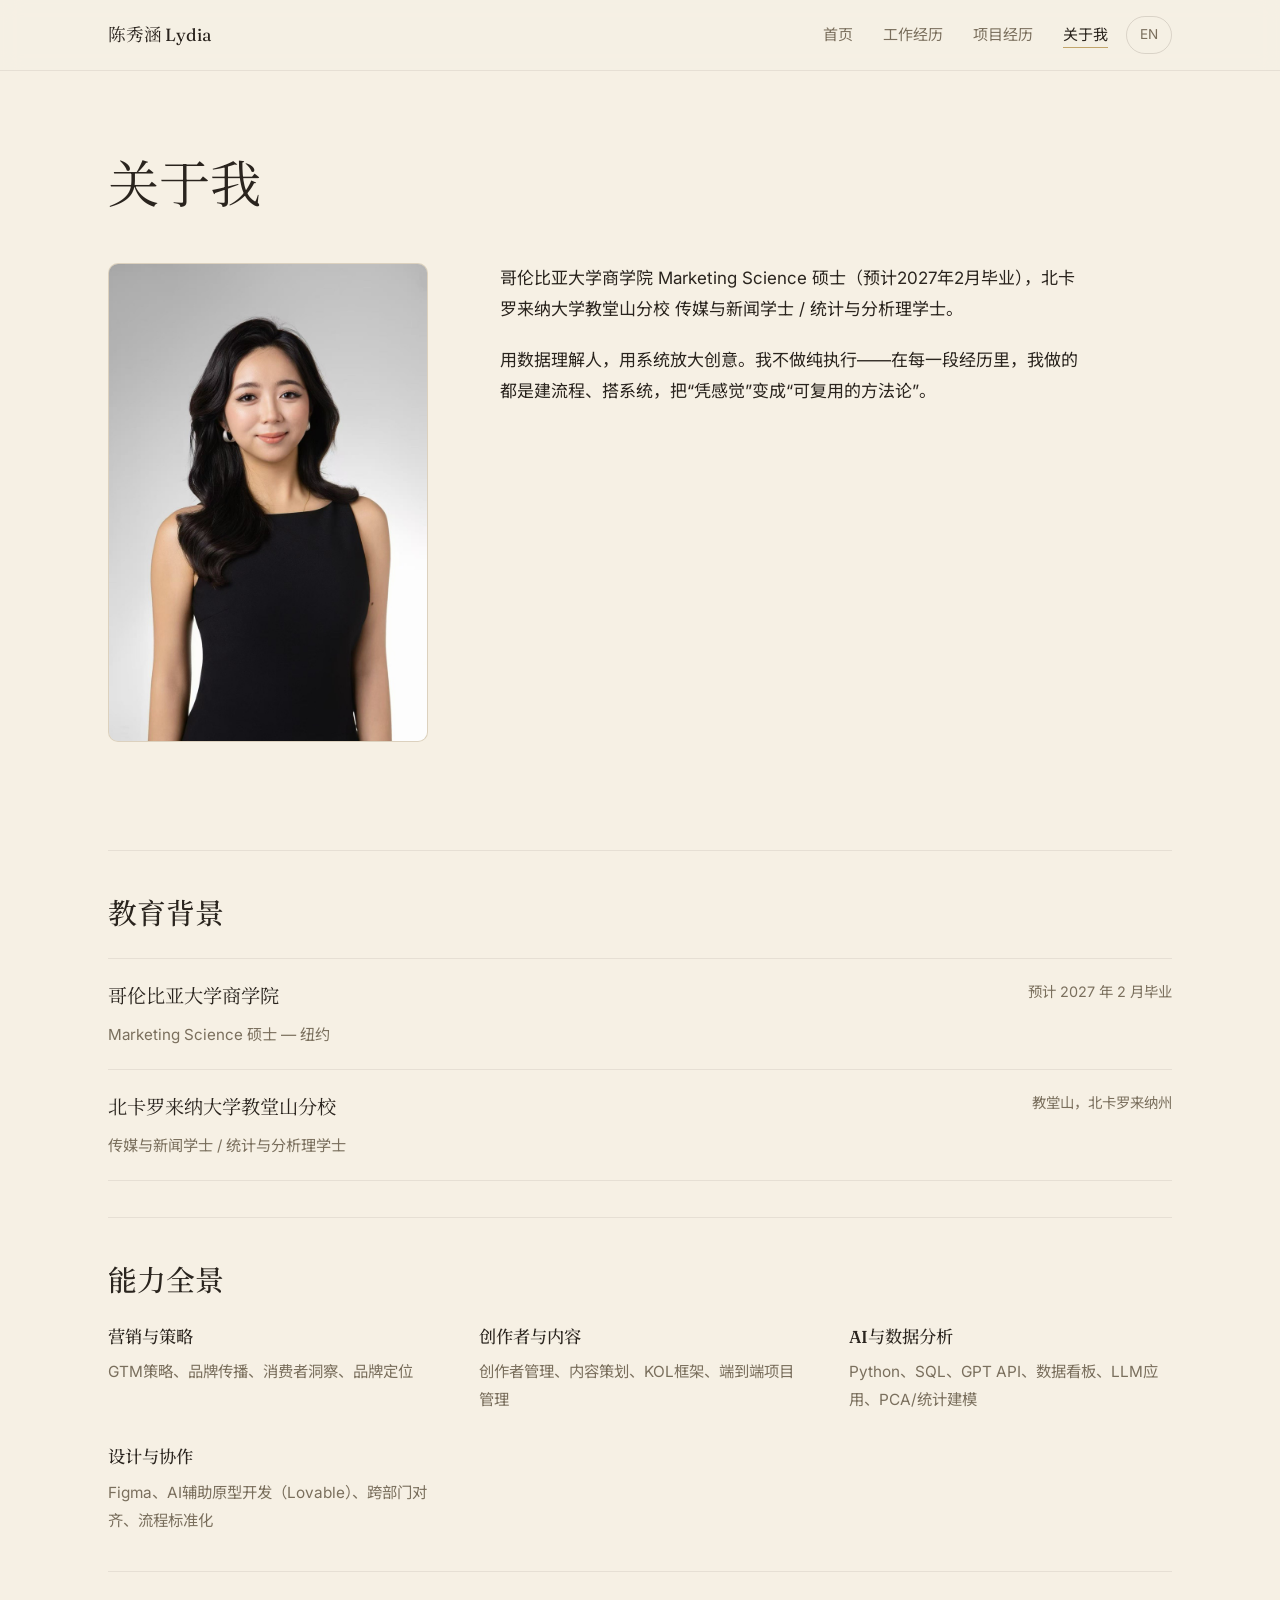
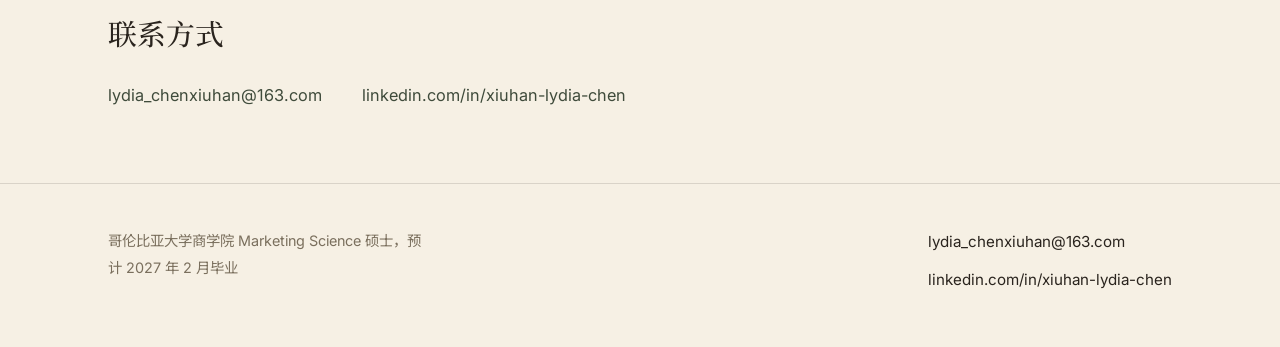
==== about.html @ 13e3e626 "Build the Chinese portfolio site A separate ten-page site sharing the English site design system — s" ====
<!DOCTYPE html>
<html lang="zh-Hans">
<head>
<meta charset="UTF-8">
<meta name="viewport" content="width=device-width, initial-scale=1.0">
<title>关于我 — 陈秀涵 Lydia Chen</title>
<meta name="description" content="陈秀涵（Lydia Chen）：教育背景、能力全景与联系方式。">
<link rel="icon" href="data:image/svg+xml,<svg xmlns=%22http://www.w3.org/2000/svg%22 viewBox=%220 0 100 100%22><text y=%22.9em%22 font-size=%2290%22>%F0%9F%93%8A</text></svg>">
<link rel="preconnect" href="https://fonts.googleapis.com">
<link rel="preconnect" href="https://fonts.gstatic.com" crossorigin>
<link href="https://fonts.googleapis.com/css2?family=Fraunces:ital,opsz,wght@0,9..144,300;0,9..144,400;0,9..144,500;1,9..144,400&family=Inter:wght@400;500&family=Noto+Serif+SC:wght@400;500;600&family=Noto+Sans+SC:wght@400;500&display=swap" rel="stylesheet">
<link rel="stylesheet" href="style.css">
</head>
<body>

<header class="nav">
  <div class="wrap nav-inner">
    <a class="nav-logo" href="index.html">陈秀涵 Lydia</a>
    <div class="nav-right">
      <nav>
        <ul class="nav-menu">
        <li><a href="index.html">首页</a></li>
        <li><a href="work.html">工作经历</a></li>
        <li><a href="projects.html">项目经历</a></li>
        <li><a href="about.html" class="is-active">关于我</a></li>
        </ul>
      </nav>
      <a class="nav-lang" href="https://lydiachen419-cmd.github.io/lydia-chen-portfolio/">EN</a>
    </div>
  </div>
</header>

<main>
  <section class="page-head">
    <div class="wrap">
      <h1>关于我</h1>
    </div>
  </section>

  <div class="wrap">
    <div class="about-grid">
      <figure class="about-portrait"><img src="assets/about/portrait.jpg" alt="陈秀涵 Lydia Chen"></figure>

      <div class="about-bio">
        <p>哥伦比亚大学商学院 Marketing Science 硕士（预计2027年2月毕业），北卡罗来纳大学教堂山分校 传媒与新闻学士 / 统计与分析理学士。</p>
        <p>用数据理解人，用系统放大创意。我不做纯执行——在每一段经历里，我做的都是建流程、搭系统，把“凭感觉”变成“可复用的方法论”。</p>
      </div>
    </div>

    <section class="about-block">
      <h2>教育背景</h2>

      <div class="edu-item">
        <p class="edu-school">哥伦比亚大学商学院</p>
        <p class="edu-when">预计 2027 年 2 月毕业</p>
        <p class="edu-degree">Marketing Science 硕士 — 纽约</p>
      </div>

      <div class="edu-item">
        <p class="edu-school">北卡罗来纳大学教堂山分校</p>
        <p class="edu-when">教堂山，北卡罗来纳州</p>
        <p class="edu-degree">传媒与新闻学士 / 统计与分析理学士</p>
      </div>
    </section>

    <section class="about-block">
      <h2>能力全景</h2>
      <div class="skill-groups">
        <div class="skill-group">
          <h3>营销与策略</h3>
          <p>GTM策略、品牌传播、消费者洞察、品牌定位</p>
        </div>
        <div class="skill-group">
          <h3>创作者与内容</h3>
          <p>创作者管理、内容策划、KOL框架、端到端项目管理</p>
        </div>
        <div class="skill-group">
          <h3>AI与数据分析</h3>
          <p>Python、SQL、GPT API、数据看板、LLM应用、PCA/统计建模</p>
        </div>
        <div class="skill-group">
          <h3>设计与协作</h3>
          <p>Figma、AI辅助原型开发（Lovable）、跨部门对齐、流程标准化</p>
        </div>
      </div>
    </section>

    <section class="about-block">
      <h2>联系方式</h2>
      <div class="contact-row">
        <a href="mailto:lydia_chenxiuhan@163.com">lydia_chenxiuhan@163.com</a>
        <a href="https://linkedin.com/in/xiuhan-lydia-chen" target="_blank" rel="noopener">linkedin.com/in/xiuhan-lydia-chen</a>
      </div>
    </section>
  </div>
</main>

<footer class="footer">
  <div class="wrap footer-inner">
    <p class="footer-note">哥伦比亚大学商学院 Marketing Science 硕士，预计 2027 年 2 月毕业</p>
    <div class="footer-links">
      <a href="mailto:lydia_chenxiuhan@163.com">lydia_chenxiuhan@163.com</a>
      <a href="https://linkedin.com/in/xiuhan-lydia-chen" target="_blank" rel="noopener">linkedin.com/in/xiuhan-lydia-chen</a>
    </div>
  </div>
</footer>

<script src="script.js"></script>
</body>
</html>
---- style.css ----
/* ===========================================================
   Tokens
=========================================================== */
:root {
  --bg: #F6F0E4;
  --bg-card: #EFE6D3;
  --bg-sunk: #EBE1CC;
  --ink: #2A241E;
  --muted: #7A6F5D;
  --accent: #3F4B3B;
  --accent-2: #C2A56B;
  --line: rgba(42, 36, 30, 0.14);
  --line-soft: rgba(42, 36, 30, 0.08);

  --serif: 'Fraunces', 'Noto Serif SC', 'Songti SC', Georgia, serif;
  --sans: 'Inter', 'Noto Sans SC', -apple-system, BlinkMacSystemFont, 'PingFang SC', sans-serif;

  --page: 1120px;
  --measure: 34em;
  --gutter: 28px;
}

@media (prefers-color-scheme: dark) {
  :root {
    --bg: #1E1A15;
    --bg-card: #272118;
    --bg-sunk: #221C15;
    --ink: #F2E9D8;
    --muted: #A5967C;
    --accent: #9BB092;
    --accent-2: #D6BE8C;
    --line: rgba(242, 233, 216, 0.16);
    --line-soft: rgba(242, 233, 216, 0.09);
  }
}

* { box-sizing: border-box; }

html {
  scroll-behavior: smooth;
  -webkit-text-size-adjust: 100%;
}

body {
  margin: 0;
  background: var(--bg);
  color: var(--ink);
  font-family: var(--sans);
  font-size: 17px;
  line-height: 1.85;
  -webkit-font-smoothing: antialiased;
}

h1, h2, h3, h4 {
  font-family: var(--serif);
  font-weight: 500;
  line-height: 1.28;
  letter-spacing: 0;
  margin: 0;
}

p { margin: 0; }

a { color: inherit; text-decoration: none; }

img { max-width: 100%; display: block; }

:focus-visible {
  outline: 2px solid var(--accent);
  outline-offset: 3px;
  border-radius: 2px;
}

.wrap {
  width: 100%;
  max-width: var(--page);
  margin: 0 auto;
  padding: 0 var(--gutter);
}

.sr-only {
  position: absolute;
  width: 1px; height: 1px;
  padding: 0; margin: -1px;
  overflow: hidden;
  clip: rect(0 0 0 0);
  white-space: nowrap;
  border: 0;
}

@media (prefers-reduced-motion: reduce) {
  html { scroll-behavior: auto; }
  *, *::before, *::after {
    animation-duration: 0.001ms !important;
    animation-iteration-count: 1 !important;
    transition-duration: 0.001ms !important;
  }
}

/* ===========================================================
   Nav
=========================================================== */
.nav {
  position: sticky;
  top: 0;
  z-index: 40;
  background: color-mix(in srgb, var(--bg) 90%, transparent);
  backdrop-filter: blur(10px);
  border-bottom: 1px solid var(--line-soft);
}

.nav-inner {
  display: flex;
  align-items: center;
  justify-content: space-between;
  gap: 20px;
  height: 70px;
}

.nav-logo {
  font-family: var(--serif);
  font-size: 1.1rem;
  letter-spacing: -0.01em;
}

.nav-menu {
  display: flex;
  gap: 30px;
  list-style: none;
  margin: 0;
  padding: 0;
  font-size: 0.94rem;
}

.nav-menu a {
  color: var(--muted);
  padding: 4px 0;
  position: relative;
  transition: color 0.2s ease;
}

.nav-menu a:hover { color: var(--ink); }

.nav-menu a::after {
  content: '';
  position: absolute;
  left: 0;
  bottom: 0;
  width: 0;
  height: 1px;
  background: var(--accent);
  transition: width 0.24s ease;
}

.nav-menu a:hover::after { width: 100%; }

.nav-menu a.is-active {
  color: var(--ink);
}

.nav-menu a.is-active::after {
  width: 100%;
  background: var(--accent-2);
}

@media (max-width: 560px) {
  .nav-inner { height: 62px; }
  .nav-menu { gap: 18px; font-size: 0.88rem; }
  .nav-logo { font-size: 1rem; }
}

/* ===========================================================
   Home hero
=========================================================== */
.hero {
  padding: clamp(72px, 13vh, 140px) 0 clamp(64px, 10vh, 120px);
  border-bottom: 1px solid var(--line-soft);
}

.hero-line {
  font-size: clamp(1.85rem, 4.6vw, 3.3rem);
  max-width: 17em;
  font-weight: 400;
  line-height: 1.35;
}

@keyframes rise {
  from { opacity: 0; transform: translateY(12px); }
  to { opacity: 1; transform: none; }
}

.hero-line,
.hero-roles,
.hero-sub,
.hero-cta {
  opacity: 0;
  animation: rise 0.62s ease forwards;
}

.hero-line { animation-delay: 0.04s; }
.hero-roles { animation-delay: 0.16s; }
.hero-sub { animation-delay: 0.26s; }
.hero-cta { animation-delay: 0.34s; }

@media (prefers-reduced-motion: reduce) {
  .hero-line,
  .hero-roles,
  .hero-sub,
  .hero-cta {
    opacity: 1;
    animation: none;
    transform: none;
  }
}

.hero-roles {
  list-style: none;
  margin: 30px 0 0;
  padding: 22px 0 0;
  border-top: 1px solid var(--line);
  max-width: 19em;
  display: flex;
  flex-direction: column;
  gap: 7px;
  font-family: var(--serif);
  font-style: italic;
  font-size: clamp(1.02rem, 1.7vw, 1.22rem);
  color: var(--accent);
  line-height: 1.35;
}

@media (min-width: 820px) {
  .hero-roles {
    max-width: none;
    flex-direction: row;
    flex-wrap: wrap;
    gap: 10px 0;
  }

  .hero-roles li:not(:last-child)::after {
    content: '/';
    color: var(--accent-2);
    margin: 0 14px;
  }
}

.hero-sub {
  margin-top: 34px;
  max-width: 34em;
  color: var(--muted);
  font-size: 1.06rem;
}

.hero-cta {
  margin-top: 36px;
  display: flex;
  gap: 14px;
  flex-wrap: wrap;
}

.btn {
  display: inline-block;
  padding: 11px 24px;
  border-radius: 999px;
  font-size: 0.92rem;
  border: 1px solid var(--accent);
  color: var(--accent);
  transition: background 0.22s ease, color 0.22s ease;
}

.btn:hover { background: var(--accent); color: var(--bg); }

.btn-plain {
  border-color: var(--line);
  color: var(--muted);
}

.btn-plain:hover {
  background: transparent;
  border-color: var(--ink);
  color: var(--ink);
}

/* ===========================================================
   Section framing
=========================================================== */
.section { padding: clamp(56px, 9vh, 96px) 0; }

.section + .section { border-top: 1px solid var(--line-soft); }

.section-head {
  display: flex;
  align-items: baseline;
  justify-content: space-between;
  gap: 20px;
  flex-wrap: wrap;
  margin-bottom: 34px;
}

.section-head h2 {
  font-size: clamp(1.6rem, 3vw, 2.1rem);
}

.section-lead {
  margin-top: 12px;
  color: var(--muted);
  max-width: 36em;
}

.more-link {
  color: var(--accent);
  font-size: 0.94rem;
  border-bottom: 1px solid transparent;
  transition: border-color 0.2s ease;
  white-space: nowrap;
}

.more-link:hover { border-bottom-color: var(--accent); }

/* ===========================================================
   Page header (index pages)
=========================================================== */
.page-head {
  padding: clamp(56px, 9vh, 96px) 0 clamp(32px, 5vh, 52px);
}

.page-head h1 {
  font-size: clamp(2.2rem, 5vw, 3.2rem);
  font-weight: 400;
}

.page-head p {
  margin-top: 18px;
  color: var(--muted);
  max-width: 36em;
}

/* ===========================================================
   Cards
=========================================================== */
.card-grid {
  display: grid;
  grid-template-columns: repeat(auto-fit, minmax(320px, 1fr));
  gap: 26px;
  padding-bottom: clamp(56px, 9vh, 96px);
}

.card {
  display: flex;
  flex-direction: column;
  background: var(--bg-card);
  border: 1px solid var(--line-soft);
  border-radius: 10px;
  overflow: hidden;
  transition: border-color 0.24s ease, transform 0.24s ease;
}

.card:hover {
  border-color: var(--accent);
  transform: translateY(-3px);
}

.card-thumb {
  aspect-ratio: 16 / 10;
  border-bottom: 1px solid var(--line-soft);
  background: var(--bg-sunk);
  overflow: hidden;
}

.card-thumb img {
  width: 100%;
  height: 100%;
  object-fit: cover;
  transition: transform 0.45s ease;
}

.card:hover .card-thumb img { transform: scale(1.03); }

.card-thumb.thumb-top img { object-position: center top; }

/* Logo covers sit on their own white ground, so give them room to breathe */
.card-thumb.thumb-logo {
  background: var(--logo-bg, #FFFFFF);
  display: flex;
  align-items: center;
  justify-content: center;
}

.card-thumb.thumb-logo img {
  width: 62%;
  height: auto;
  object-fit: contain;
}

.card:hover .card-thumb.thumb-logo img { transform: scale(1.05); }

.card-body {
  padding: 24px 26px 26px;
  display: flex;
  flex-direction: column;
  flex: 1;
}

.card-title {
  font-size: 1.34rem;
  transition: color 0.2s ease;
}

.card:hover .card-title { color: var(--accent); }

.card-role {
  margin-top: 8px;
  font-size: 0.93rem;
  color: var(--ink);
}

.card-meta {
  margin-top: 4px;
  font-size: 0.85rem;
  color: var(--muted);
  display: flex;
  flex-wrap: wrap;
  gap: 4px 16px;
}

.card-teaser {
  margin-top: 14px;
  color: var(--muted);
  font-size: 0.96rem;
  flex: 1;
}

/* Tags */
.tags {
  list-style: none;
  margin: 18px 0 0;
  padding: 0;
  display: flex;
  flex-wrap: wrap;
  gap: 7px;
}

.tags li {
  font-size: 0.73rem;
  letter-spacing: 0.01em;
  color: var(--accent);
  border: 1px solid var(--line);
  border-radius: 999px;
  padding: 4px 11px;
  transition: border-color 0.24s ease;
}

.card:hover .tags li { border-color: var(--accent-2); }

/* ===========================================================
   Image placeholders
=========================================================== */
.img-ph {
  background: var(--bg-sunk);
  border: 1px dashed var(--line);
  border-radius: 8px;
  display: flex;
  align-items: center;
  justify-content: center;
  text-align: center;
  padding: 12px;
  color: var(--muted);
  font-size: 0.78rem;
  line-height: 1.5;
  word-break: break-word;
}

.ph-16x9 { aspect-ratio: 16 / 9; width: 100%; }
.ph-16x10 { aspect-ratio: 16 / 10; width: 100%; }
.ph-4x5 { aspect-ratio: 4 / 5; width: 100%; }

.ph-9x16 {
  aspect-ratio: 9 / 16;
  flex: 0 1 210px;
  max-width: 210px;
}

/* Vertical clips keep their own aspect ratio rather than being cropped */
.media-video {
  margin: 0;
  flex: 0 1 210px;
  max-width: 210px;
}

.media-video video {
  width: 100%;
  height: auto;
  border: 1px solid var(--line-soft);
  border-radius: 8px;
  background: var(--bg-sunk);
}

/* ===========================================================
   Detail pages
=========================================================== */
.detail-head {
  padding: clamp(44px, 7vh, 76px) 0 clamp(28px, 4vh, 40px);
}

.back-link {
  display: inline-block;
  font-size: 0.88rem;
  color: var(--muted);
  margin-bottom: 26px;
  border-bottom: 1px solid transparent;
  transition: color 0.2s ease, border-color 0.2s ease;
}

.back-link:hover { color: var(--accent); border-bottom-color: var(--accent); }

.detail-head h1 {
  font-size: clamp(2.2rem, 5.4vw, 3.5rem);
  font-weight: 400;
  max-width: 15em;
}

.detail-role {
  margin-top: 18px;
  font-size: 1.02rem;
}

.detail-meta {
  margin-top: 6px;
  color: var(--muted);
  font-size: 0.92rem;
  display: flex;
  flex-wrap: wrap;
  gap: 4px 22px;
}

.detail-hero {
  margin: 0 0 clamp(36px, 6vh, 60px);
  border: 1px solid var(--line-soft);
  border-radius: 10px;
  overflow: hidden;
  background: var(--bg-sunk);
}

.detail-hero img {
  width: 100%;
  aspect-ratio: 16 / 9;
  object-fit: cover;
}

.detail-hero.hero-top img { object-position: center 22%; }

.detail-intro {
  font-family: var(--serif);
  font-size: clamp(1.15rem, 2.2vw, 1.42rem);
  line-height: 1.5;
  max-width: 30em;
  margin-bottom: clamp(40px, 6vh, 64px);
  padding-left: 22px;
  border-left: 2px solid var(--accent-2);
}

.detail-body {
  padding-bottom: clamp(56px, 9vh, 96px);
}

.chapter {
  padding-top: clamp(36px, 5vh, 56px);
  border-top: 1px solid var(--line-soft);
  margin-top: clamp(36px, 5vh, 56px);
}

.chapter:first-child {
  border-top: 0;
  margin-top: 0;
  padding-top: 0;
}

.chapter-index {
  font-family: var(--serif);
  font-style: italic;
  font-size: 1rem;
  color: var(--accent-2);
  margin-bottom: 10px;
}

.chapter h2 {
  font-size: clamp(1.45rem, 2.8vw, 1.85rem);
  max-width: 24em;
}

.chapter .tags { margin-bottom: 24px; }

.prose p {
  max-width: var(--measure);
  margin-bottom: 1.15em;
}

.prose p:last-child { margin-bottom: 0; }

.media-row {
  display: flex;
  flex-wrap: wrap;
  gap: 18px;
  margin-top: 30px;
}

.media-row .ph-16x9 { flex: 1 1 300px; width: auto; }

.media-row figure { margin: 0; }

.shot { flex: 1 1 320px; min-width: 0; }

.shot img {
  width: 100%;
  border: 1px solid var(--line-soft);
  border-radius: 8px;
  background: var(--bg-sunk);
}

.shot-portrait {
  flex: 0 1 210px;
  max-width: 210px;
}

.media-row figcaption {
  margin-top: 9px;
  font-size: 0.82rem;
  line-height: 1.45;
  color: var(--muted);
}

.pull {
  font-family: var(--serif);
  font-size: clamp(1.2rem, 2.4vw, 1.5rem);
  line-height: 1.45;
  color: var(--accent);
  max-width: 26em;
  margin: 34px 0;
  padding-left: 22px;
  border-left: 2px solid var(--accent);
}

.stat-band {
  display: flex;
  flex-wrap: wrap;
  gap: 36px 56px;
  margin: 34px 0;
  padding: 28px 0;
  border-top: 1px solid var(--line);
  border-bottom: 1px solid var(--line);
}

.stat-num {
  font-family: var(--serif);
  font-size: clamp(1.9rem, 4vw, 2.6rem);
  line-height: 1;
  display: block;
}

.stat-label {
  margin-top: 8px;
  color: var(--muted);
  font-size: 0.88rem;
  max-width: 14em;
}

.link-list {
  list-style: none;
  margin: 34px 0 0;
  padding: 0;
  display: flex;
  flex-direction: column;
  gap: 2px;
  max-width: var(--measure);
}

.link-list a {
  display: block;
  padding: 15px 4px;
  border-top: 1px solid var(--line-soft);
  color: var(--ink);
  font-size: 0.97rem;
  transition: color 0.2s ease, padding-left 0.22s ease;
}

.link-list li:last-child a { border-bottom: 1px solid var(--line-soft); }

.link-list a:hover { color: var(--accent); padding-left: 12px; }

.link-list .link-note {
  display: block;
  color: var(--muted);
  font-size: 0.85rem;
  margin-top: 2px;
}

.link-list a[aria-disabled="true"] {
  color: var(--muted);
  cursor: default;
}

.link-list a[aria-disabled="true"]:hover { padding-left: 4px; color: var(--muted); }

/* page-to-page footer nav */
.next-nav {
  border-top: 1px solid var(--line);
  padding: 30px 0 clamp(48px, 8vh, 80px);
  display: flex;
  justify-content: space-between;
  gap: 20px;
  flex-wrap: wrap;
  font-size: 0.95rem;
}

.next-nav a { color: var(--accent); }
.next-nav a:hover { border-bottom: 1px solid var(--accent); }

/* ===========================================================
   Lightbox
=========================================================== */
.is-zoomable { cursor: zoom-in; }

.shot img.is-zoomable,
.shot-portrait img.is-zoomable,
.detail-hero img.is-zoomable {
  transition: opacity 0.2s ease;
}

.shot img.is-zoomable:hover,
.shot-portrait img.is-zoomable:hover,
.detail-hero img.is-zoomable:hover {
  opacity: 0.88;
}

.media-video { position: relative; }

.zoom-btn {
  position: absolute;
  top: 8px;
  right: 8px;
  font-family: var(--sans);
  font-size: 0.74rem;
  padding: 5px 11px;
  border-radius: 999px;
  border: 0;
  background: color-mix(in srgb, var(--ink) 74%, transparent);
  color: var(--bg);
  cursor: pointer;
  backdrop-filter: blur(4px);
}

.zoom-btn:hover { background: var(--ink); }

/* display:flex would otherwise beat the UA rule for [hidden] */
.lightbox[hidden] { display: none; }

.lightbox {
  position: fixed;
  inset: 0;
  z-index: 100;
  background: color-mix(in srgb, var(--ink) 93%, transparent);
  display: flex;
  flex-direction: column;
  align-items: center;
  justify-content: center;
  gap: 16px;
  padding: clamp(20px, 5vw, 56px);
  cursor: zoom-out;
}

.lightbox-stage {
  display: flex;
  align-items: center;
  justify-content: center;
  max-width: 100%;
  max-height: 84vh;
}

.lightbox-stage img,
.lightbox-stage video {
  max-width: 100%;
  max-height: 84vh;
  width: auto;
  height: auto;
  border-radius: 6px;
  cursor: default;
  background: var(--bg-sunk);
}

.lightbox-caption {
  color: var(--bg);
  font-size: 0.88rem;
  text-align: center;
  max-width: 36em;
  opacity: 0.82;
}

.lightbox-close {
  position: absolute;
  top: clamp(12px, 3vw, 26px);
  right: clamp(12px, 3vw, 26px);
  width: 42px;
  height: 42px;
  border-radius: 999px;
  border: 1px solid color-mix(in srgb, var(--bg) 40%, transparent);
  background: transparent;
  color: var(--bg);
  font-size: 1.5rem;
  line-height: 1;
  cursor: pointer;
}

.lightbox-close:hover { background: color-mix(in srgb, var(--bg) 16%, transparent); }

/* ===========================================================
   About page
=========================================================== */
.about-grid {
  display: grid;
  grid-template-columns: 320px 1fr;
  gap: clamp(32px, 6vw, 72px);
  align-items: start;
  padding-bottom: clamp(48px, 8vh, 80px);
}

.about-bio p {
  max-width: var(--measure);
  margin-bottom: 1.15em;
}

.about-portrait {
  margin: 0;
  border: 1px solid var(--line-soft);
  border-radius: 10px;
  overflow: hidden;
  background: var(--bg-sunk);
}

.about-portrait img {
  width: 100%;
  height: auto;
}

@media (max-width: 760px) {
  .about-grid { grid-template-columns: 1fr; }
  .about-portrait { max-width: 280px; }
}

.about-block {
  padding-top: clamp(36px, 5vh, 56px);
  border-top: 1px solid var(--line-soft);
  margin-top: clamp(24px, 4vh, 40px);
}

.about-block:last-of-type { padding-bottom: clamp(48px, 8vh, 80px); }

.about-block > h2 {
  font-size: clamp(1.4rem, 2.6vw, 1.8rem);
  margin-bottom: 26px;
}

.edu-item {
  display: grid;
  grid-template-columns: 1fr auto;
  gap: 6px 24px;
  padding: 20px 0;
  border-bottom: 1px solid var(--line-soft);
}

.edu-item:first-of-type { border-top: 1px solid var(--line-soft); }

.edu-school {
  font-family: var(--serif);
  font-size: 1.2rem;
}

.edu-degree {
  color: var(--muted);
  font-size: 0.95rem;
  grid-column: 1;
}

.edu-when {
  grid-row: 1;
  grid-column: 2;
  color: var(--muted);
  font-size: 0.9rem;
  text-align: right;
}

@media (max-width: 560px) {
  .edu-item { grid-template-columns: 1fr; }
  .edu-when { grid-row: auto; grid-column: 1; text-align: left; }
}

.skill-groups {
  display: grid;
  grid-template-columns: repeat(auto-fit, minmax(260px, 1fr));
  gap: 32px 48px;
}

.skill-group h3 {
  font-size: 1.08rem;
  margin-bottom: 10px;
}

.skill-group p {
  color: var(--muted);
  font-size: 0.96rem;
  max-width: 26em;
}

.contact-row {
  display: flex;
  flex-wrap: wrap;
  gap: 12px 40px;
  font-size: 1.02rem;
}

.contact-row a {
  color: var(--accent);
  border-bottom: 1px solid transparent;
  transition: border-color 0.2s ease;
}

.contact-row a:hover { border-bottom-color: var(--accent); }

/* ===========================================================
   Footer
=========================================================== */
.footer {
  border-top: 1px solid var(--line);
  padding: 44px 0 52px;
}

.footer-inner {
  display: flex;
  justify-content: space-between;
  gap: 24px 40px;
  flex-wrap: wrap;
  align-items: flex-start;
}

.footer-note {
  color: var(--muted);
  font-size: 0.9rem;
  max-width: 22em;
}

.footer-links {
  display: flex;
  flex-direction: column;
  gap: 8px;
  font-size: 0.95rem;
}

.footer-links a {
  color: var(--ink);
  border-bottom: 1px solid transparent;
  transition: color 0.2s ease, border-color 0.2s ease;
  align-self: flex-start;
}

.footer-links a:hover { color: var(--accent); border-bottom-color: var(--accent); }

/* ===========================================================
   Typewriter hero
=========================================================== */
.type {
  color: var(--accent);
  font-style: italic;
}

.caret {
  display: inline-block;
  width: 2px;
  height: 0.8em;
  margin-left: 4px;
  vertical-align: -0.06em;
  background: var(--accent);
  animation: blink 1.05s steps(1) infinite;
}

@keyframes blink {
  0%, 49% { opacity: 1; }
  50%, 100% { opacity: 0; }
}

@media (prefers-reduced-motion: reduce) {
  .caret { animation: none; opacity: 1; }
}

/* ===========================================================
   Disclosure — 展开看细节
=========================================================== */
.disclosure {
  margin-top: 26px;
  max-width: var(--measure);
  border-top: 1px solid var(--line-soft);
  padding-top: 16px;
}

.disclosure > summary {
  display: inline-flex;
  align-items: center;
  gap: 10px;
  cursor: pointer;
  list-style: none;
  font-size: 0.92rem;
  color: var(--accent);
  padding: 2px 0;
  transition: color 0.2s ease;
}

.disclosure > summary::-webkit-details-marker { display: none; }

.disclosure > summary::before {
  content: '';
  width: 6px;
  height: 6px;
  border-right: 1.5px solid currentColor;
  border-bottom: 1.5px solid currentColor;
  transform: rotate(-45deg);
  transition: transform 0.24s ease;
}

.disclosure[open] > summary::before { transform: rotate(45deg); }

.disclosure > summary:hover { color: var(--accent-2); }

.disclosure-body {
  margin-top: 14px;
  padding: 18px 20px;
  background: var(--bg-card);
  border-radius: 10px;
  color: var(--muted);
  font-size: 0.95rem;
}

.disclosure-body p + p { margin-top: 0.9em; }

/* ===========================================================
   Skillset line
=========================================================== */
.skillset {
  margin-top: 16px;
  display: flex;
  align-items: baseline;
  flex-wrap: wrap;
  gap: 6px 12px;
}

.skillset-label {
  font-family: var(--serif);
  font-style: italic;
  font-size: 0.86rem;
  color: var(--muted);
}

.skillset .tags { margin: 0; }

/* ===========================================================
   Capability preview (核心能力)
=========================================================== */
.capabilities {
  display: grid;
  grid-template-columns: repeat(4, 1fr);
  gap: 26px 30px;
  margin-top: 46px;
  padding-top: 34px;
  border-top: 1px solid var(--line);
}

.capability h3 {
  font-size: 1.02rem;
  margin-bottom: 8px;
}

.capability p {
  color: var(--muted);
  font-size: 0.9rem;
  line-height: 1.7;
}

@media (max-width: 860px) {
  .capabilities { grid-template-columns: repeat(2, 1fr); }
}

@media (max-width: 460px) {
  .capabilities { grid-template-columns: 1fr; gap: 22px; }
}

/* ===========================================================
   Card category label
=========================================================== */
.card-category {
  font-family: var(--serif);
  font-style: italic;
  font-size: 0.84rem;
  color: var(--accent-2);
  margin-bottom: 8px;
}

/* ===========================================================
   Language switcher
=========================================================== */
.nav-right {
  display: flex;
  align-items: center;
  gap: 18px;
}

.nav-lang {
  font-size: 0.85rem;
  color: var(--muted);
  border: 1px solid var(--line);
  border-radius: 999px;
  padding: 5px 13px;
  transition: color 0.2s ease, border-color 0.2s ease;
  white-space: nowrap;
}

.nav-lang:hover { color: var(--accent); border-color: var(--accent); }

@media (max-width: 560px) {
  .nav-right { gap: 12px; }
  .nav-lang { font-size: 0.78rem; padding: 4px 10px; }
}
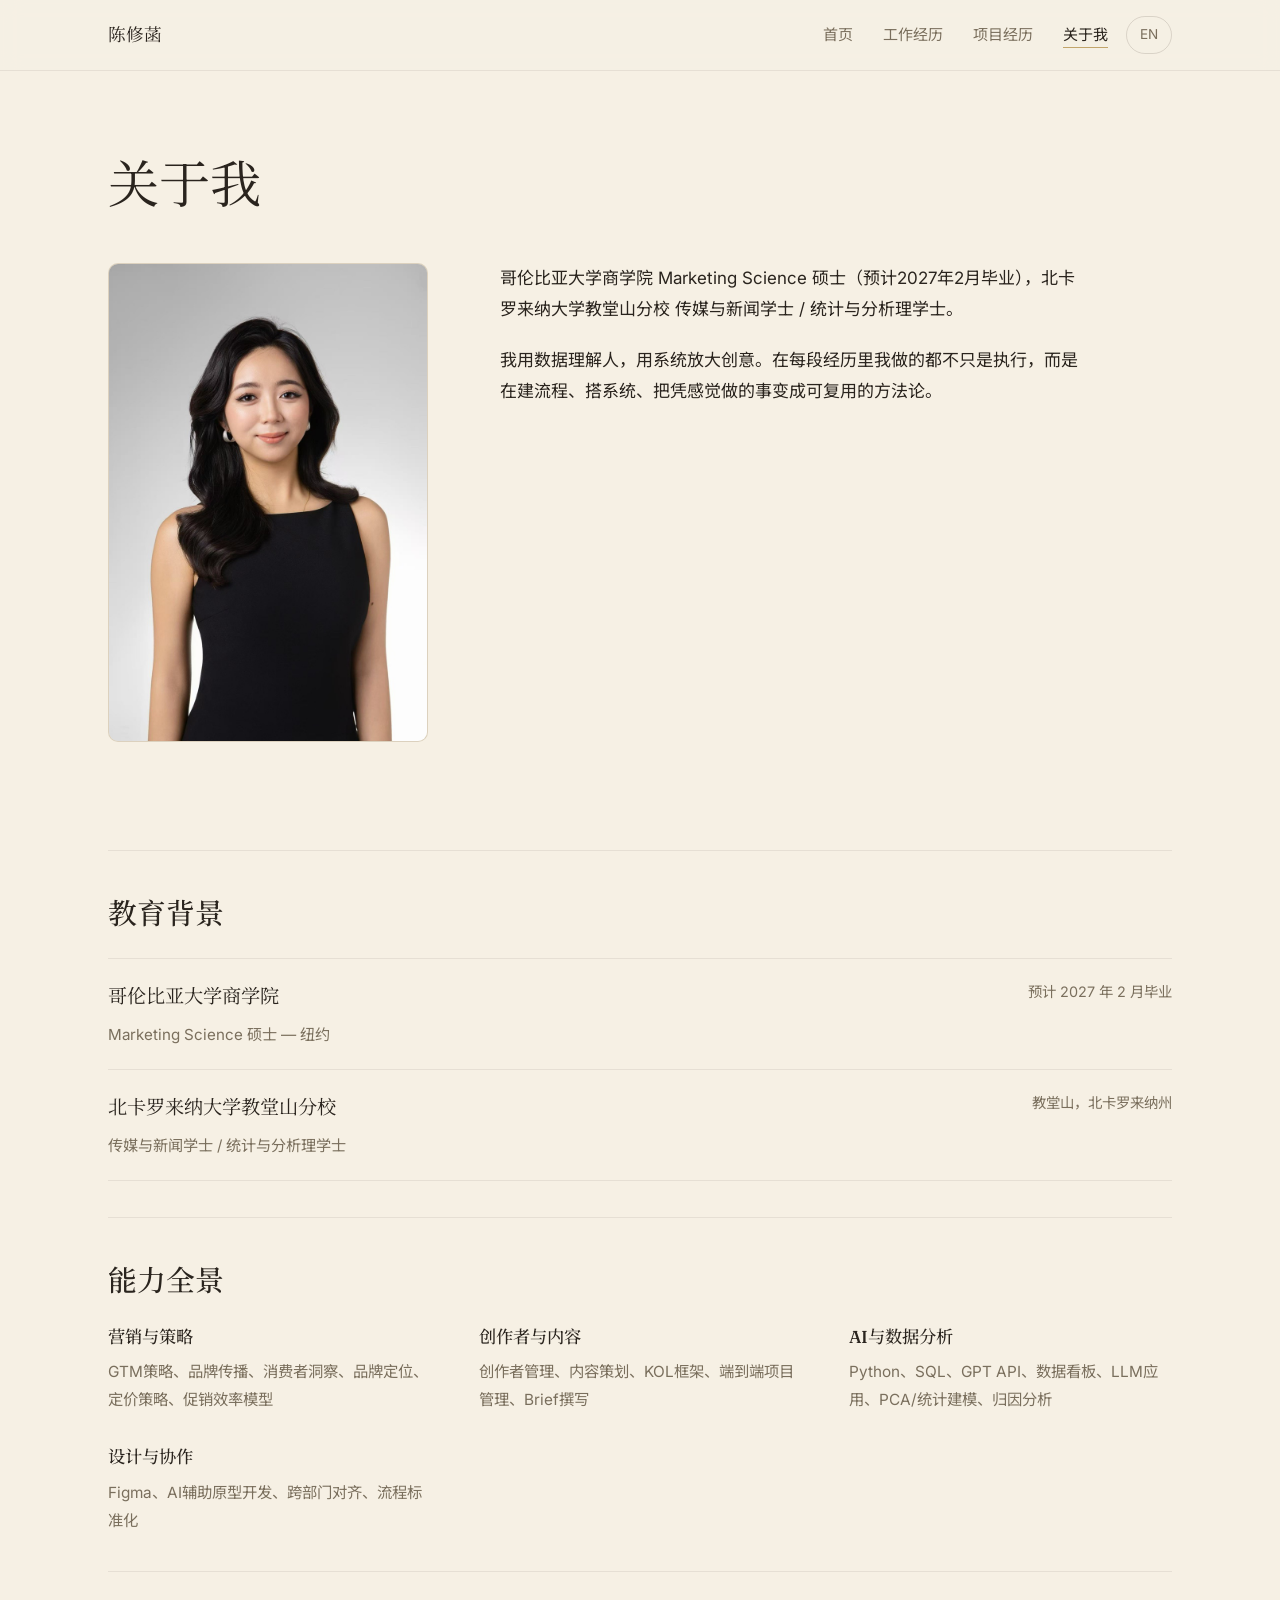
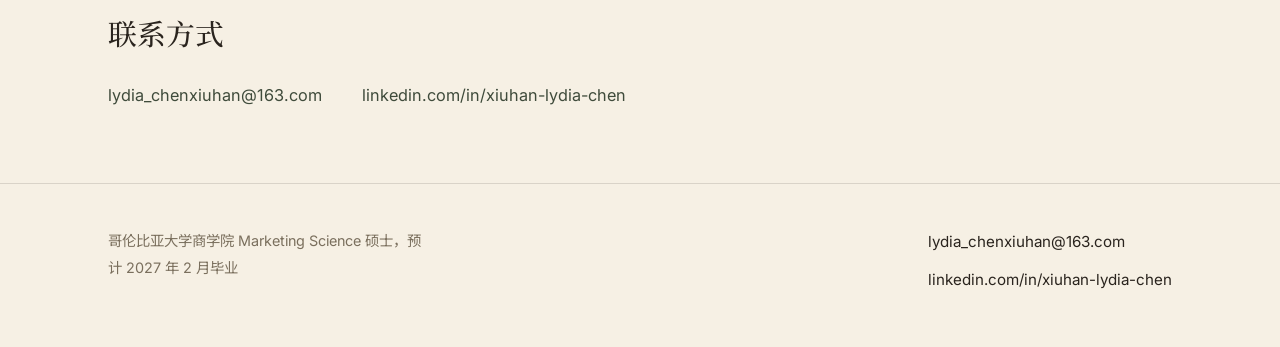
==== commit bb082d5b: "Replace Chinese site content, correct the name, add 关键页 strips Swaps in the rewritten copy across ev" ====
--- a/about.html
+++ b/about.html
@@ -3,8 +3,8 @@
 <head>
 <meta charset="UTF-8">
 <meta name="viewport" content="width=device-width, initial-scale=1.0">
-<title>关于我 — 陈秀涵 Lydia Chen</title>
-<meta name="description" content="陈秀涵（Lydia Chen）：教育背景、能力全景与联系方式。">
+<title>关于我 — 陈修菡</title>
+<meta name="description" content="陈修菡：教育背景、能力全景与联系方式。">
 <link rel="icon" href="data:image/svg+xml,<svg xmlns=%22http://www.w3.org/2000/svg%22 viewBox=%220 0 100 100%22><text y=%22.9em%22 font-size=%2290%22>%F0%9F%93%8A</text></svg>">
 <link rel="preconnect" href="https://fonts.googleapis.com">
 <link rel="preconnect" href="https://fonts.gstatic.com" crossorigin>
@@ -15,14 +15,14 @@
 
 <header class="nav">
   <div class="wrap nav-inner">
-    <a class="nav-logo" href="index.html">陈秀涵 Lydia</a>
+    <a class="nav-logo" href="index.html">陈修菡</a>
     <div class="nav-right">
       <nav>
         <ul class="nav-menu">
-        <li><a href="index.html">首页</a></li>
-        <li><a href="work.html">工作经历</a></li>
-        <li><a href="projects.html">项目经历</a></li>
-        <li><a href="about.html" class="is-active">关于我</a></li>
+          <li><a href="index.html">首页</a></li>
+          <li><a href="work.html">工作经历</a></li>
+          <li><a href="projects.html">项目经历</a></li>
+          <li><a href="about.html" class="is-active">关于我</a></li>
         </ul>
       </nav>
       <a class="nav-lang" href="https://lydiachen419-cmd.github.io/lydia-chen-portfolio/">EN</a>
@@ -39,11 +39,11 @@
 
   <div class="wrap">
     <div class="about-grid">
-      <figure class="about-portrait"><img src="assets/about/portrait.jpg" alt="陈秀涵 Lydia Chen"></figure>
+      <figure class="about-portrait"><img src="assets/about/portrait.jpg" alt="陈修菡"></figure>
 
       <div class="about-bio">
         <p>哥伦比亚大学商学院 Marketing Science 硕士（预计2027年2月毕业），北卡罗来纳大学教堂山分校 传媒与新闻学士 / 统计与分析理学士。</p>
-        <p>用数据理解人，用系统放大创意。我不做纯执行——在每一段经历里，我做的都是建流程、搭系统，把“凭感觉”变成“可复用的方法论”。</p>
+        <p>我用数据理解人，用系统放大创意。在每段经历里我做的都不只是执行，而是在建流程、搭系统、把凭感觉做的事变成可复用的方法论。</p>
       </div>
     </div>
 
@@ -68,19 +68,19 @@
       <div class="skill-groups">
         <div class="skill-group">
           <h3>营销与策略</h3>
-          <p>GTM策略、品牌传播、消费者洞察、品牌定位</p>
+          <p>GTM策略、品牌传播、消费者洞察、品牌定位、定价策略、促销效率模型</p>
         </div>
         <div class="skill-group">
           <h3>创作者与内容</h3>
-          <p>创作者管理、内容策划、KOL框架、端到端项目管理</p>
+          <p>创作者管理、内容策划、KOL框架、端到端项目管理、Brief撰写</p>
         </div>
         <div class="skill-group">
           <h3>AI与数据分析</h3>
-          <p>Python、SQL、GPT API、数据看板、LLM应用、PCA/统计建模</p>
+          <p>Python、SQL、GPT API、数据看板、LLM应用、PCA/统计建模、归因分析</p>
         </div>
         <div class="skill-group">
           <h3>设计与协作</h3>
-          <p>Figma、AI辅助原型开发（Lovable）、跨部门对齐、流程标准化</p>
+          <p>Figma、AI辅助原型开发、跨部门对齐、流程标准化</p>
         </div>
       </div>
     </section>
--- a/style.css
+++ b/style.css
@@ -964,33 +964,6 @@
 .footer-links a:hover { color: var(--accent); border-bottom-color: var(--accent); }
 
 /* ===========================================================
-   Typewriter hero
-=========================================================== */
-.type {
-  color: var(--accent);
-  font-style: italic;
-}
-
-.caret {
-  display: inline-block;
-  width: 2px;
-  height: 0.8em;
-  margin-left: 4px;
-  vertical-align: -0.06em;
-  background: var(--accent);
-  animation: blink 1.05s steps(1) infinite;
-}
-
-@keyframes blink {
-  0%, 49% { opacity: 1; }
-  50%, 100% { opacity: 0; }
-}
-
-@media (prefers-reduced-motion: reduce) {
-  .caret { animation: none; opacity: 1; }
-}
-
-/* ===========================================================
    Disclosure — 展开看细节
 =========================================================== */
 .disclosure {
@@ -1126,3 +1099,59 @@
   .nav-right { gap: 12px; }
   .nav-lang { font-size: 0.78rem; padding: 4px 10px; }
 }
+
+/* ===========================================================
+   Static hero — education lines
+=========================================================== */
+.hero-edu {
+  margin-top: 22px;
+  color: var(--ink);
+  font-size: 1.02rem;
+  line-height: 1.95;
+  max-width: 34em;
+}
+
+.hero-edu p + p { margin-top: 2px; }
+
+.capability-head {
+  grid-column: 1 / -1;
+  font-family: var(--serif);
+  font-style: italic;
+  font-size: 1rem;
+  color: var(--accent-2);
+  margin-bottom: -8px;
+}
+
+/* ===========================================================
+   关键页 highlights strip
+=========================================================== */
+.highlights {
+  margin-top: 46px;
+  padding-top: 28px;
+  border-top: 1px solid var(--line);
+}
+
+.highlights-title {
+  font-size: 1.06rem;
+  margin-bottom: 20px;
+}
+
+.highlight-grid {
+  display: grid;
+  grid-template-columns: repeat(auto-fit, minmax(175px, 1fr));
+  gap: 18px;
+}
+
+.highlight { margin: 0; }
+
+.highlight .img-ph {
+  font-size: 0.68rem;
+  padding: 8px;
+}
+
+.highlight figcaption {
+  margin-top: 9px;
+  font-size: 0.8rem;
+  line-height: 1.55;
+  color: var(--muted);
+}
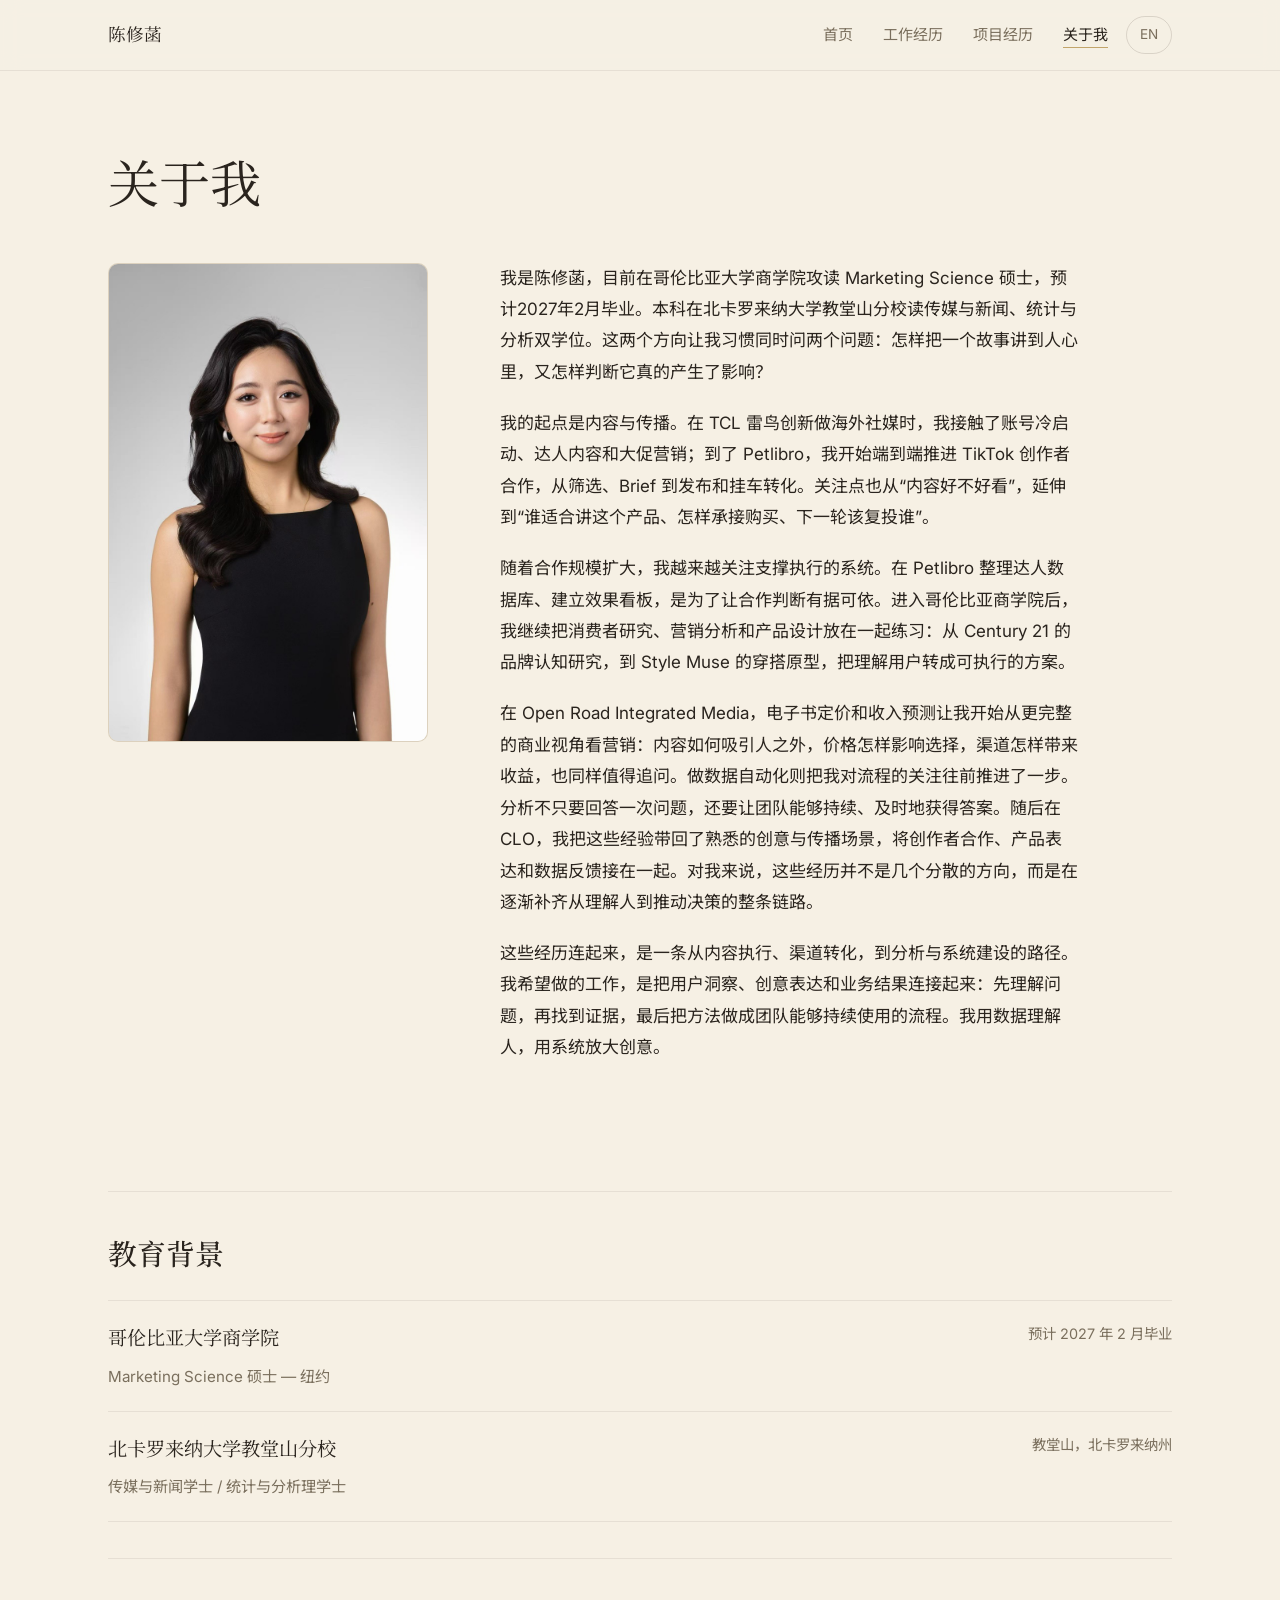
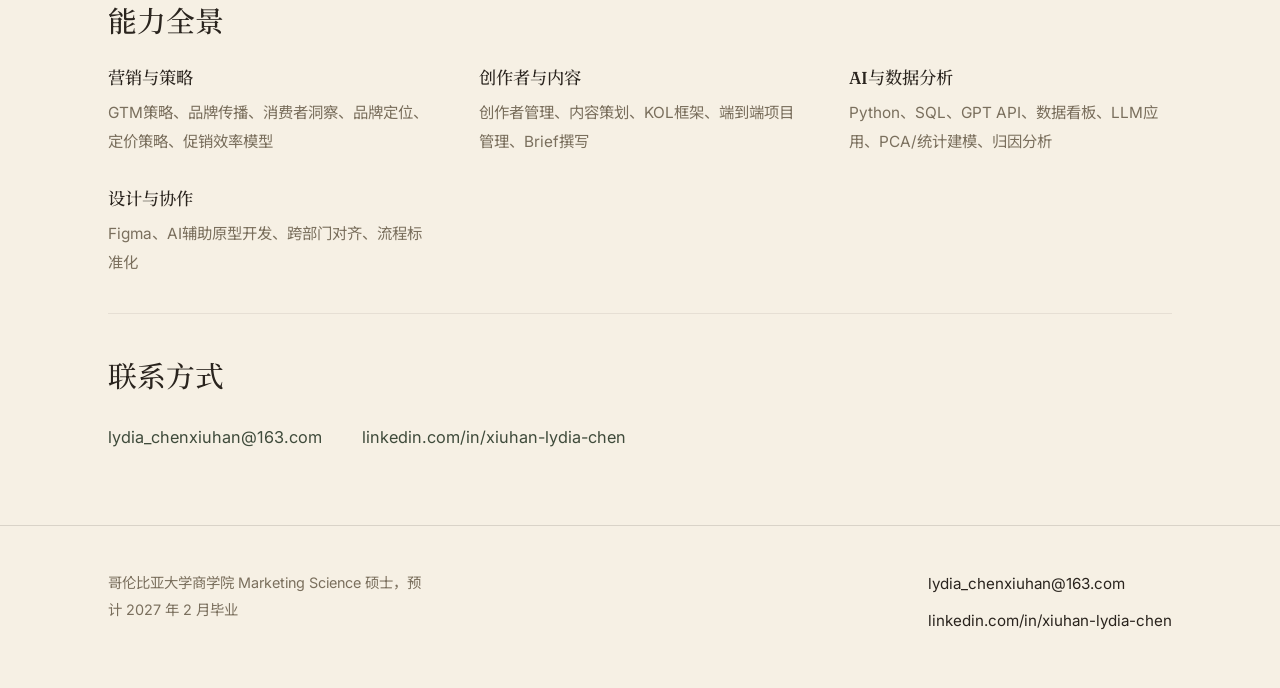
==== commit 3a6e4e2e: "Expand Chinese about page with personal career storyline" ====
--- a/about.html
+++ b/about.html
@@ -42,8 +42,11 @@
       <figure class="about-portrait"><img src="assets/about/portrait.jpg" alt="陈修菡"></figure>
 
       <div class="about-bio">
-        <p>哥伦比亚大学商学院 Marketing Science 硕士（预计2027年2月毕业），北卡罗来纳大学教堂山分校 传媒与新闻学士 / 统计与分析理学士。</p>
-        <p>我用数据理解人，用系统放大创意。在每段经历里我做的都不只是执行，而是在建流程、搭系统、把凭感觉做的事变成可复用的方法论。</p>
+        <p>我是陈修菡，目前在哥伦比亚大学商学院攻读 Marketing Science 硕士，预计2027年2月毕业。本科在北卡罗来纳大学教堂山分校读传媒与新闻、统计与分析双学位。这两个方向让我习惯同时问两个问题：怎样把一个故事讲到人心里，又怎样判断它真的产生了影响？</p>
+        <p>我的起点是内容与传播。在 TCL 雷鸟创新做海外社媒时，我接触了账号冷启动、达人内容和大促营销；到了 Petlibro，我开始端到端推进 TikTok 创作者合作，从筛选、Brief 到发布和挂车转化。关注点也从“内容好不好看”，延伸到“谁适合讲这个产品、怎样承接购买、下一轮该复投谁”。</p>
+        <p>随着合作规模扩大，我越来越关注支撑执行的系统。在 Petlibro 整理达人数据库、建立效果看板，是为了让合作判断有据可依。进入哥伦比亚商学院后，我继续把消费者研究、营销分析和产品设计放在一起练习：从 Century 21 的品牌认知研究，到 Style Muse 的穿搭原型，把理解用户转成可执行的方案。</p>
+        <p>在 Open Road Integrated Media，电子书定价和收入预测让我开始从更完整的商业视角看营销：内容如何吸引人之外，价格怎样影响选择，渠道怎样带来收益，也同样值得追问。做数据自动化则把我对流程的关注往前推进了一步。分析不只要回答一次问题，还要让团队能够持续、及时地获得答案。随后在 CLO，我把这些经验带回了熟悉的创意与传播场景，将创作者合作、产品表达和数据反馈接在一起。对我来说，这些经历并不是几个分散的方向，而是在逐渐补齐从理解人到推动决策的整条链路。</p>
+        <p>这些经历连起来，是一条从内容执行、渠道转化，到分析与系统建设的路径。我希望做的工作，是把用户洞察、创意表达和业务结果连接起来：先理解问题，再找到证据，最后把方法做成团队能够持续使用的流程。我用数据理解人，用系统放大创意。</p>
       </div>
     </div>
 
--- a/style.css
+++ b/style.css
@@ -553,7 +553,7 @@
   font-family: var(--serif);
   font-size: clamp(1.15rem, 2.2vw, 1.42rem);
   line-height: 1.5;
-  max-width: 30em;
+  max-width: 46em;
   margin-bottom: clamp(40px, 6vh, 64px);
   padding-left: 22px;
   border-left: 2px solid var(--accent-2);
@@ -591,9 +591,17 @@
 .chapter .tags { margin-bottom: 24px; }
 
 .prose p {
-  max-width: var(--measure);
+  max-width: none;
   margin-bottom: 1.15em;
 }
+
+.prose h3 {
+  font-size: 1.2rem;
+  margin: 1.9em 0 0.55em;
+  color: var(--ink);
+}
+
+.prose h3:first-child { margin-top: 0; }
 
 .prose p:last-child { margin-bottom: 0; }
 
@@ -608,7 +616,7 @@
 
 .media-row figure { margin: 0; }
 
-.shot { flex: 1 1 320px; min-width: 0; }
+.shot { flex: 1 1 430px; min-width: 0; }
 
 .shot img {
   width: 100%;
@@ -671,7 +679,6 @@
   display: flex;
   flex-direction: column;
   gap: 2px;
-  max-width: var(--measure);
 }
 
 .link-list a {
@@ -964,55 +971,6 @@
 .footer-links a:hover { color: var(--accent); border-bottom-color: var(--accent); }
 
 /* ===========================================================
-   Disclosure — 展开看细节
-=========================================================== */
-.disclosure {
-  margin-top: 26px;
-  max-width: var(--measure);
-  border-top: 1px solid var(--line-soft);
-  padding-top: 16px;
-}
-
-.disclosure > summary {
-  display: inline-flex;
-  align-items: center;
-  gap: 10px;
-  cursor: pointer;
-  list-style: none;
-  font-size: 0.92rem;
-  color: var(--accent);
-  padding: 2px 0;
-  transition: color 0.2s ease;
-}
-
-.disclosure > summary::-webkit-details-marker { display: none; }
-
-.disclosure > summary::before {
-  content: '';
-  width: 6px;
-  height: 6px;
-  border-right: 1.5px solid currentColor;
-  border-bottom: 1.5px solid currentColor;
-  transform: rotate(-45deg);
-  transition: transform 0.24s ease;
-}
-
-.disclosure[open] > summary::before { transform: rotate(45deg); }
-
-.disclosure > summary:hover { color: var(--accent-2); }
-
-.disclosure-body {
-  margin-top: 14px;
-  padding: 18px 20px;
-  background: var(--bg-card);
-  border-radius: 10px;
-  color: var(--muted);
-  font-size: 0.95rem;
-}
-
-.disclosure-body p + p { margin-top: 0.9em; }
-
-/* ===========================================================
    Skillset line
 =========================================================== */
 .skillset {
@@ -1138,20 +1096,59 @@
 
 .highlight-grid {
   display: grid;
-  grid-template-columns: repeat(auto-fit, minmax(175px, 1fr));
-  gap: 18px;
-}
+  grid-template-columns: repeat(2, 1fr);
+  gap: 30px 26px;
+}
+
+@media (max-width: 700px) {
+  .highlight-grid { grid-template-columns: 1fr; }
+}
+
+/* a dense slide that needs the whole row to stay readable */
+.highlight-wide { grid-column: 1 / -1; }
 
 .highlight { margin: 0; }
 
-.highlight .img-ph {
-  font-size: 0.68rem;
-  padding: 8px;
+.highlight img {
+  width: 100%;
+  height: auto;
+  border: 1px solid var(--line-soft);
+  border-radius: 8px;
+  background: var(--bg-sunk);
 }
 
 .highlight figcaption {
-  margin-top: 9px;
-  font-size: 0.8rem;
-  line-height: 1.55;
-  color: var(--muted);
-}
+  margin-top: 11px;
+  font-size: 0.9rem;
+  line-height: 1.6;
+  color: var(--muted);
+}
+
+/* Compact STAR narratives, aligned with the slide width. */
+.star-story { margin-top: 28px; }
+.star-row { display: grid; grid-template-columns: 88px minmax(0,1fr); gap: 20px; padding: 16px 0; border-bottom: 1px solid var(--line-soft); }
+.prose.star-story .star-row h3 { font-family: var(--sans); font-size: .88rem; color: var(--muted); margin: 3px 0 0; }
+.prose.star-story .star-row p { margin: 0; }
+.star-row:last-child { border-bottom: 0; }
+.star-row:last-child h3 { color: var(--accent); }
+@media(max-width:560px) { .star-row { grid-template-columns: 1fr; gap: 7px; } }
+
+.orim-cover { display:flex; align-items:center; padding:32px; background:var(--bg-card); color:var(--accent); font-family:var(--serif); font-size:2rem; }
+.automation-flow { display:grid; grid-template-columns:repeat(2,minmax(0,1fr)); gap:24px; padding-left:24px; margin-top:24px; }
+.automation-flow p { color:var(--muted); margin-top:8px; }
+@media(max-width:560px) { .automation-flow { grid-template-columns:1fr; } }
+
+.manual-sheet { background:var(--bg-card); padding:clamp(20px,4vw,44px); margin:24px 0; border:1px solid var(--line); }
+.manual-sheet h4 { margin:24px 0 12px; font-size:1.15rem; }
+.manual-kicker,.evidence-note { color:var(--muted); font-size:.88rem; }
+.manual-table { overflow-x:auto; margin-top:24px; }
+.manual-table table { width:100%; border-collapse:collapse; text-align:left; font-size:.9rem; }
+.manual-table th,.manual-table td { padding:12px; border-bottom:1px solid var(--line); vertical-align:top; }
+.redacted-config span { display:inline-block; background:var(--ink); color:var(--bg); padding:2px 10px; font-size:.8rem; }
+
+/* Homepage portrait alongside the introduction. */
+.hero-intro-grid { display:grid; grid-template-columns:minmax(0,1fr) minmax(220px,300px); gap:clamp(32px,5vw,64px); align-items:center; }
+.hero-copy { min-width:0; }
+.hero-portrait { margin:0; }
+.hero-portrait img { display:block; width:100%; height:auto; border-radius:12px; border:1px solid var(--line-soft); }
+@media(max-width:760px) { .hero-intro-grid { grid-template-columns:1fr; gap:32px; } .hero-portrait { width:min(100%,280px); } }
